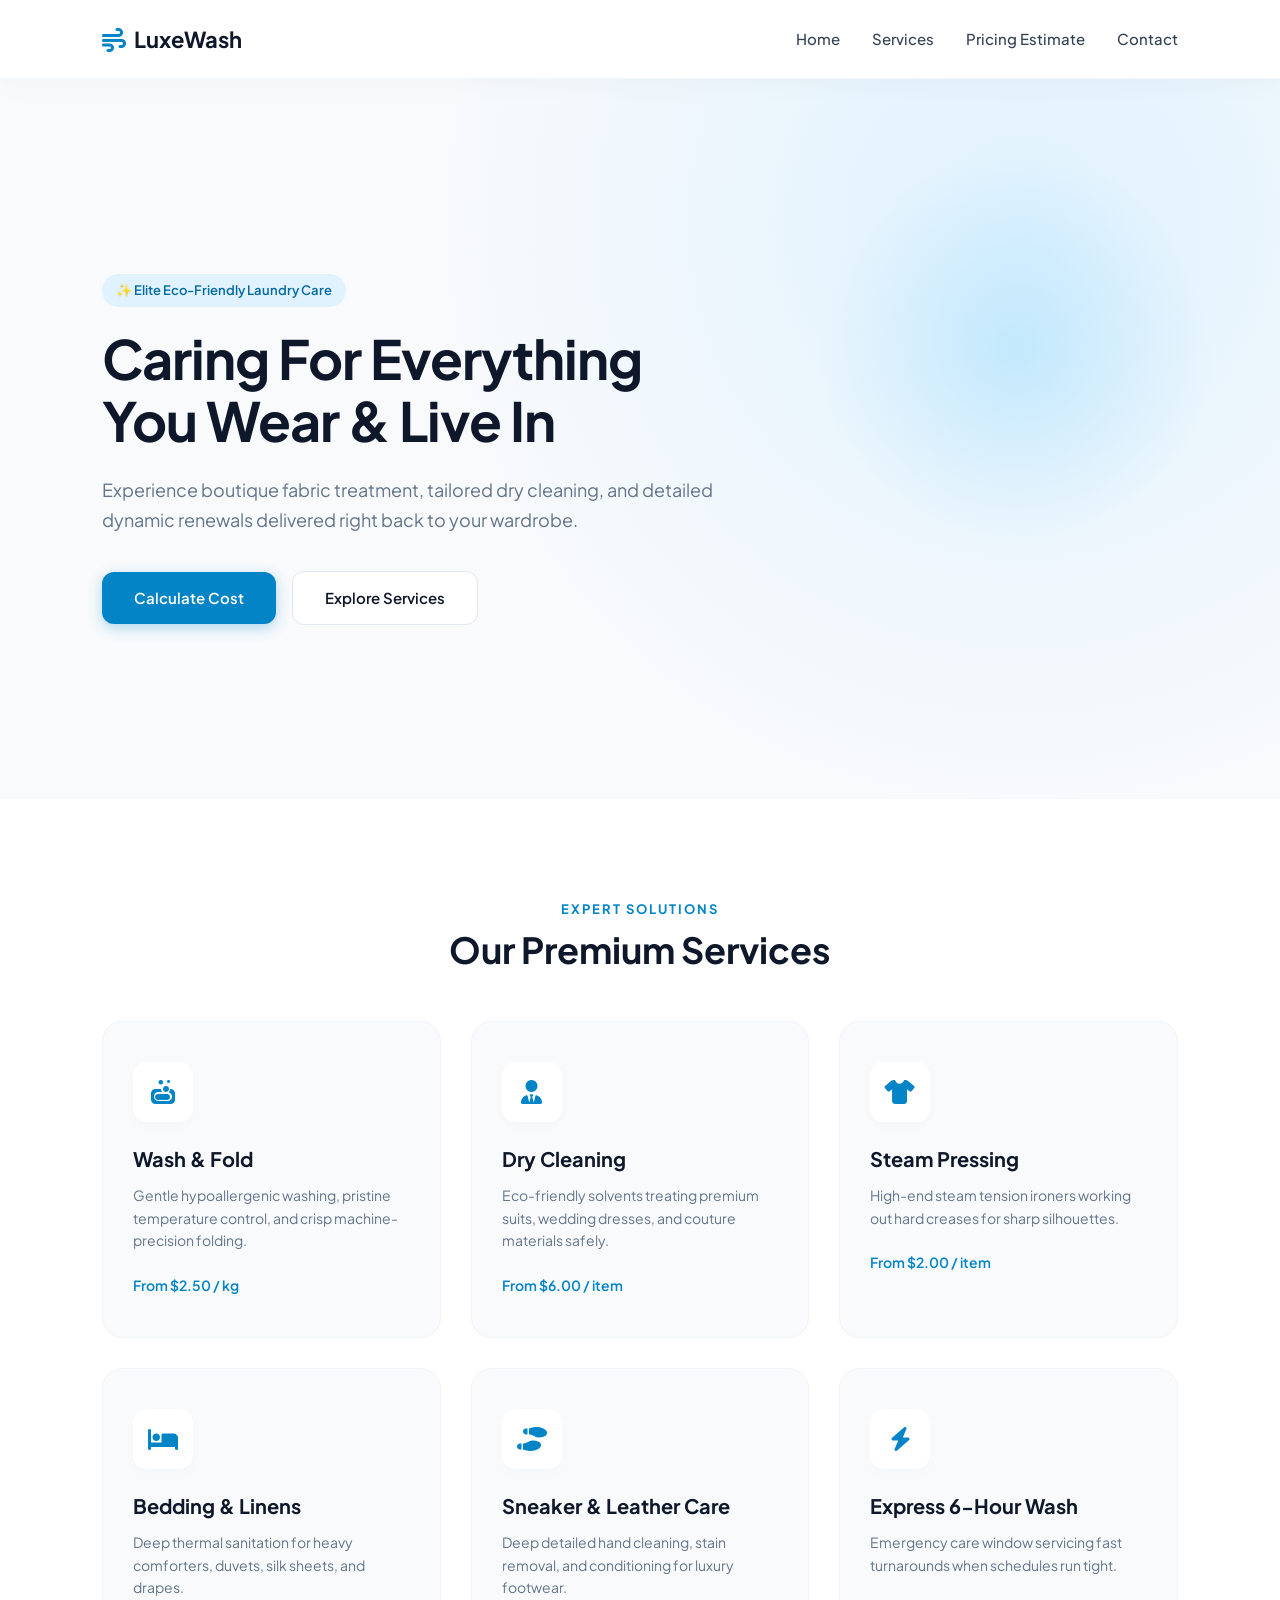
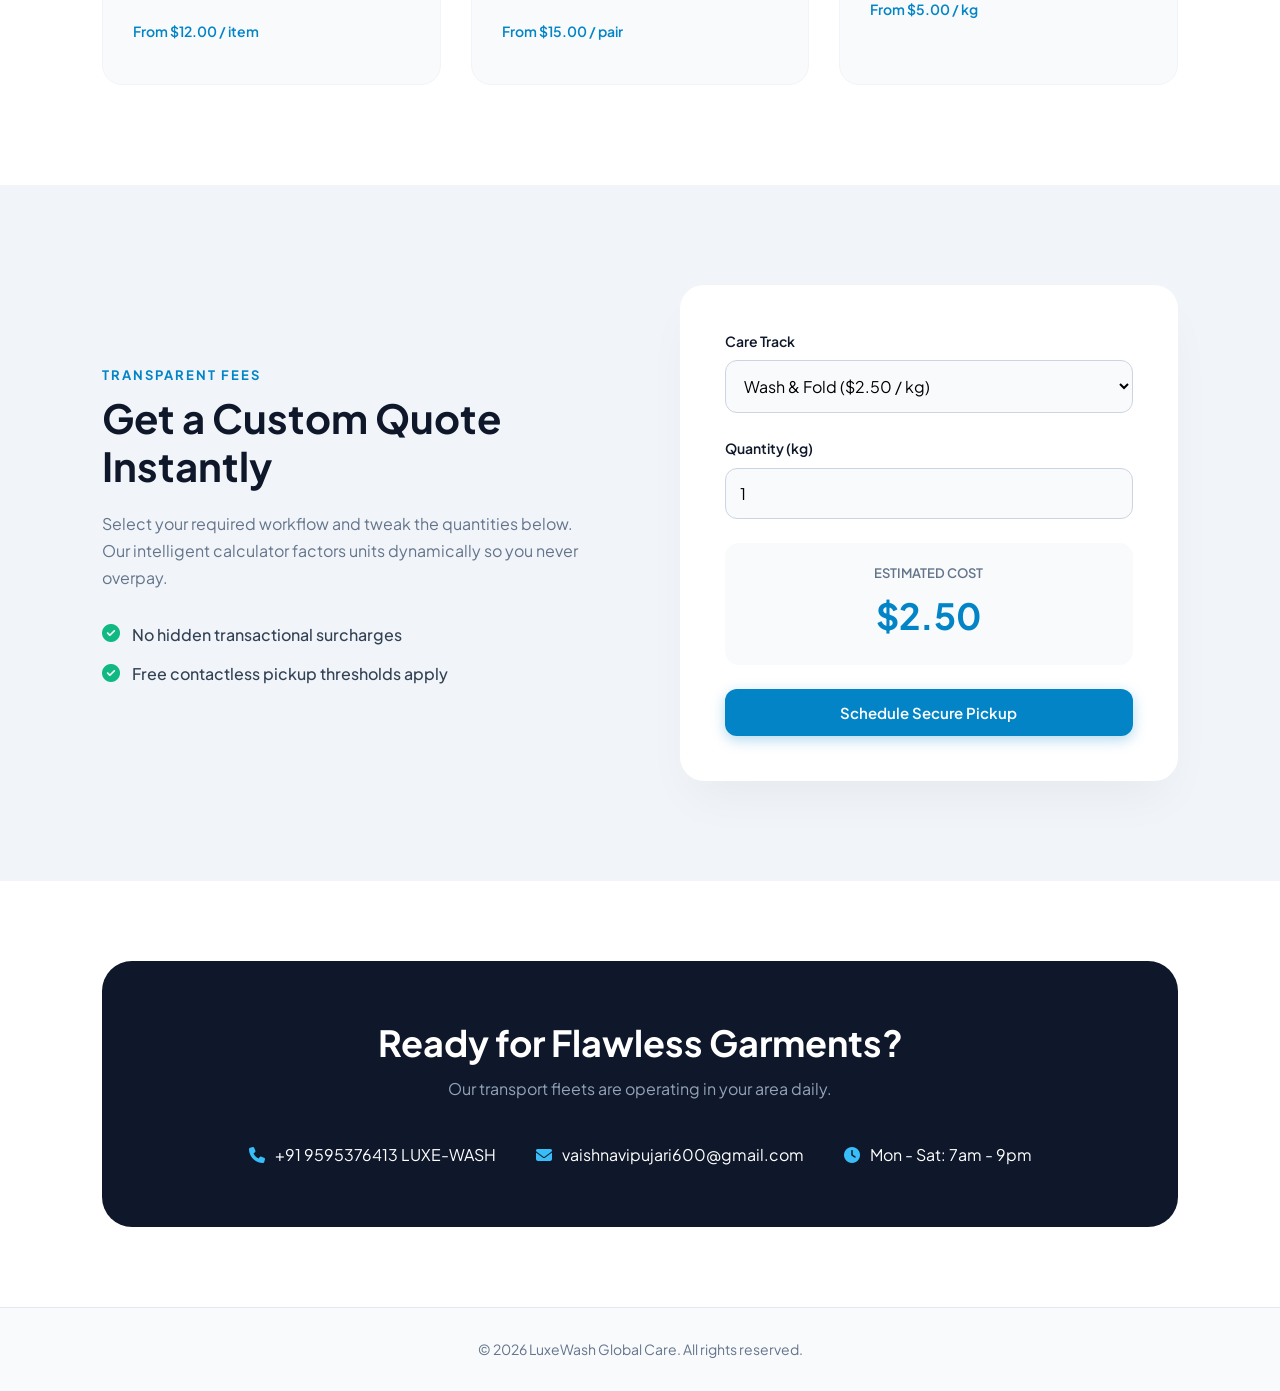
==== Assignment-4/index.html @ 43f09269 "Add Assignment-4" ====
<!DOCTYPE html>
<html lang="en">

<head>
    <meta charset="UTF-8">
    <meta name="viewport" content="width=device-width, initial-scale=1.0">

    <title>LuxeWash | Premium Garment Care</title>

    <!-- Main CSS -->
    <link rel="stylesheet" href="style.css">

    <!-- Font Awesome Icons -->
    <link
        rel="stylesheet"
        href="https://cdnjs.cloudflare.com/ajax/libs/font-awesome/6.5.2/css/all.min.css"
    >

    <!-- Google Fonts -->
    <link rel="preconnect" href="https://fonts.googleapis.com">
    <link rel="preconnect" href="https://fonts.gstatic.com" crossorigin>

    <link
        href="https://fonts.googleapis.com/css2?family=Plus+Jakarta+Sans:wght@300;400;500;600;700&display=swap"
        rel="stylesheet"
    >
</head>

<body>

    <!-- ========================================
         HEADER / NAVBAR
    ========================================= -->
    <header class="navbar">

        <!-- Logo -->
        <a href="#hero" class="logo">
            <span class="logo-icon">
                <i class="fas fa-wind"></i>
            </span>
            LuxeWash
        </a>

        <!-- Navigation -->
        <nav>
            <ul class="nav-links" id="navLinks">

                <li>
                    <a href="#hero">Home</a>
                </li>

                <li>
                    <a href="#services">Services</a>
                </li>

                <li>
                    <a href="#calculator">Pricing Estimate</a>
                </li>

                <li>
                    <a href="#contact">Contact</a>
                </li>

            </ul>
        </nav>

        <!-- Mobile Menu -->
        <button
            class="menu-toggle"
            id="mobileMenu"
            type="button"
            aria-label="Open navigation menu"
        >
            <i class="fas fa-bars"></i>
        </button>

    </header>


    <!-- ========================================
         HERO SECTION
    ========================================= -->
    <section id="hero" class="hero-section">

        <div class="hero-glow"></div>

        <div class="hero-content">

            <span class="badge">
                ✨ Elite Eco-Friendly Laundry Care
            </span>

            <h1>
                Caring For Everything
                <br>
                You Wear &amp; Live In
            </h1>

            <p>
                Experience boutique fabric treatment, tailored dry cleaning,
                and detailed dynamic renewals delivered right back to your wardrobe.
            </p>

            <div class="hero-btns">

                <a
                    href="#calculator"
                    class="btn btn-primary"
                >
                    Calculate Cost
                </a>

                <a
                    href="#services"
                    class="btn btn-secondary"
                >
                    Explore Services
                </a>

            </div>

        </div>

    </section>


    <!-- ========================================
         SERVICES SECTION
    ========================================= -->
    <section id="services" class="services-section">

        <div class="text-center">

            <span class="sub-title">
                Expert Solutions
            </span>

            <h2 class="section-title">
                Our Premium Services
            </h2>

        </div>


        <div class="services-container">

            <!-- Service 1 -->
            <div class="service-card">

                <div class="icon-wrapper">
                    <i class="fas fa-soap"></i>
                </div>

                <h3>Wash &amp; Fold</h3>

                <p>
                    Gentle hypoallergenic washing, pristine temperature control,
                    and crisp machine-precision folding.
                </p>

                <span class="price-tag">
                    From $2.50 / kg
                </span>

            </div>


            <!-- Service 2 -->
            <div class="service-card">

                <div class="icon-wrapper">
                    <i class="fas fa-user-tie"></i>
                </div>

                <h3>Dry Cleaning</h3>

                <p>
                    Eco-friendly solvents treating premium suits, wedding dresses,
                    and couture materials safely.
                </p>

                <span class="price-tag">
                    From $6.00 / item
                </span>

            </div>


            <!-- Service 3 -->
            <div class="service-card">

                <div class="icon-wrapper">
                    <i class="fas fa-shirt"></i>
                </div>

                <h3>Steam Pressing</h3>

                <p>
                    High-end steam tension ironers working out hard creases
                    for sharp silhouettes.
                </p>

                <span class="price-tag">
                    From $2.00 / item
                </span>

            </div>


            <!-- Service 4 -->
            <div class="service-card">

                <div class="icon-wrapper">
                    <i class="fas fa-bed"></i>
                </div>

                <h3>Bedding &amp; Linens</h3>

                <p>
                    Deep thermal sanitation for heavy comforters, duvets,
                    silk sheets, and drapes.
                </p>

                <span class="price-tag">
                    From $12.00 / item
                </span>

            </div>


            <!-- Service 5 -->
            <div class="service-card">

                <div class="icon-wrapper">
                    <i class="fas fa-shoe-prints"></i>
                </div>

                <h3>Sneaker &amp; Leather Care</h3>

                <p>
                    Deep detailed hand cleaning, stain removal,
                    and conditioning for luxury footwear.
                </p>

                <span class="price-tag">
                    From $15.00 / pair
                </span>

            </div>


            <!-- Service 6 -->
            <div class="service-card">

                <div class="icon-wrapper">
                    <i class="fas fa-bolt"></i>
                </div>

                <h3>Express 6-Hour Wash</h3>

                <p>
                    Emergency care window servicing fast turnarounds
                    when schedules run tight.
                </p>

                <span class="price-tag">
                    From $5.00 / kg
                </span>

            </div>

        </div>

    </section>


    <!-- ========================================
         PRICING CALCULATOR
    ========================================= -->
    <section id="calculator" class="calculator-section">

        <div class="calculator-grid">

            <!-- Calculator Information -->
            <div class="calc-info">

                <span class="sub-title">
                    Transparent Fees
                </span>

                <h2>
                    Get a Custom Quote Instantly
                </h2>

                <p>
                    Select your required workflow and tweak the quantities below.
                    Our intelligent calculator factors units dynamically so you
                    never overpay.
                </p>

                <div class="benefit-item">

                    <i class="fas fa-check-circle"></i>

                    <span>
                        No hidden transactional surcharges
                    </span>

                </div>

                <div class="benefit-item">

                    <i class="fas fa-check-circle"></i>

                    <span>
                        Free contactless pickup thresholds apply
                    </span>

                </div>

            </div>


            <!-- Calculator Card -->
            <div class="calculator-card">

                <!-- Service Selection -->
                <div class="form-group">

                    <label for="serviceType">
                        Care Track
                    </label>

                    <select id="serviceType">

                        <option
                            value="2.50"
                            data-unit="kg"
                        >
                            Wash &amp; Fold ($2.50 / kg)
                        </option>

                        <option
                            value="6.00"
                            data-unit="item"
                        >
                            Dry Cleaning ($6.00 / item)
                        </option>

                        <option
                            value="2.00"
                            data-unit="item"
                        >
                            Steam Pressing ($2.00 / item)
                        </option>

                        <option
                            value="12.00"
                            data-unit="item"
                        >
                            Bedding &amp; Linens ($12.00 / item)
                        </option>

                        <option
                            value="15.00"
                            data-unit="pair"
                        >
                            Sneaker &amp; Leather ($15.00 / pair)
                        </option>

                        <option
                            value="5.00"
                            data-unit="kg"
                        >
                            Express 6-Hour Wash ($5.00 / kg)
                        </option>

                    </select>

                </div>


                <!-- Quantity -->
                <div class="form-group">

                    <label
                        for="quantity"
                        id="unitLabel"
                    >
                        Quantity (kg)
                    </label>

                    <input
                        type="number"
                        id="quantity"
                        min="1"
                        value="1"
                        step="1"
                    >

                </div>


                <!-- Price -->
                <div class="price-display">

                    <p>
                        Estimated Cost
                    </p>

                    <h3 id="totalPrice">
                        $2.50
                    </h3>

                </div>


                <!-- Booking Button -->
                <button
                    class="btn btn-primary btn-full"
                    id="bookBtn"
                    type="button"
                >
                    Schedule Secure Pickup
                </button>

            </div>

        </div>

    </section>


    <!-- ========================================
         CONTACT SECTION
    ========================================= -->
    <section id="contact" class="contact-section">

        <div class="contact-card">

            <h2>
                Ready for Flawless Garments?
            </h2>

            <p>
                Our transport fleets are operating in your area daily.
            </p>


            <div class="contact-grid">

                <div class="c-method">

                    <i class="fas fa-phone"></i>

                    <span>
                        +91 9595376413 LUXE-WASH
                    </span>

                </div>


                <div class="c-method">

                    <i class="fas fa-envelope"></i>

                    <span>
                        vaishnavipujari600@gmail.com
                    </span>

                </div>


                <div class="c-method">

                    <i class="fas fa-clock"></i>

                    <span>
                        Mon - Sat: 7am - 9pm
                    </span>

                </div>

            </div>

        </div>

    </section>


    <!-- ========================================
         FOOTER
    ========================================= -->
    <footer>

        <p>
            &copy; 2026 LuxeWash Global Care.
            All rights reserved.
        </p>

    </footer>


    <!-- JavaScript -->
    <script src="script.js"></script>

</body>

</html>
---- Assignment-4/style.css ----
/* ================================
   SOPHISTICATED VARIABLES
================================ */
:root {
    --primary: #0284c7;
    --primary-hover: #0369a1;
    --accent: #38bdf8;
    --dark-bg: #0f172a;
    --card-bg: #ffffff;
    --bg-light: #f8fafc;
    --text-main: #334155;
    --text-muted: #64748b;
    --glass-border: rgba(255, 255, 255, 0.2);
}

/* ================================
   RESET
================================ */
* {
    margin: 0;
    padding: 0;
    box-sizing: border-box;
    font-family: "Plus Jakarta Sans", sans-serif;
    scroll-behavior: smooth;
}

html {
    scroll-behavior: smooth;
}

body {
    background-color: var(--bg-light);
    color: var(--text-main);
    line-height: 1.6;
    overflow-x: hidden;
}

img {
    max-width: 100%;
    display: block;
}

button,
input,
select {
    font-family: inherit;
}

.text-center {
    text-align: center;
}

/* ================================
   NAVBAR
================================ */
.navbar {
    width: 100%;
    display: flex;
    justify-content: space-between;
    align-items: center;

    padding: 20px 8%;

    background: rgba(255, 255, 255, 0.9);
    backdrop-filter: blur(12px);
    -webkit-backdrop-filter: blur(12px);

    box-shadow: 0 4px 30px rgba(0, 0, 0, 0.03);
    border-bottom: 1px solid rgba(241, 245, 249, 0.8);

    position: sticky;
    top: 0;
    z-index: 1000;
}

/* Logo */
.logo {
    font-size: 22px;
    font-weight: 700;
    color: var(--dark-bg);

    display: flex;
    align-items: center;
    gap: 8px;

    text-decoration: none;
}

.logo-icon {
    color: var(--primary);
    font-size: 24px;
}

/* Navigation Links */
.nav-links {
    display: flex;
    align-items: center;
    list-style: none;
    gap: 32px;
}

.nav-links a {
    text-decoration: none;
    color: var(--text-main);
    font-weight: 500;
    font-size: 15px;
    transition: color 0.25s ease;
}

.nav-links a:hover {
    color: var(--primary);
}

/* Mobile Menu Button */
.menu-toggle {
    display: none;
    font-size: 22px;
    cursor: pointer;
    color: var(--dark-bg);
    background: transparent;
    border: none;
}

/* ================================
   HERO SECTION
================================ */
.hero-section {
    position: relative;

    background:
        radial-gradient(
            circle at 80% 20%,
            #e0f2fe 0%,
            #f8fafc 50%
        );

    padding: 120px 8% 100px;

    min-height: 80vh;

    display: flex;
    align-items: center;

    overflow: hidden;
}

.hero-glow {
    position: absolute;

    width: 400px;
    height: 400px;

    background:
        radial-gradient(
            circle,
            rgba(56, 189, 248, 0.2) 0%,
            rgba(255, 255, 255, 0) 70%
        );

    top: 10%;
    right: 5%;

    z-index: 1;

    pointer-events: none;
}

.hero-content {
    max-width: 650px;
    position: relative;
    z-index: 2;
}

/* Badge */
.badge {
    background: #e0f2fe;
    color: #0369a1;

    padding: 6px 14px;

    border-radius: 30px;

    font-size: 13px;
    font-weight: 600;

    display: inline-block;

    margin-bottom: 20px;
}

/* Hero Heading */
.hero-content h1 {
    font-size: 54px;
    line-height: 1.15;
    font-weight: 700;

    color: var(--dark-bg);

    margin-bottom: 24px;

    letter-spacing: -1px;
}

.hero-content p {
    font-size: 18px;
    color: var(--text-muted);

    margin-bottom: 35px;

    line-height: 1.7;
}

/* ================================
   BUTTONS
================================ */
.hero-btns {
    display: flex;
    align-items: center;
    gap: 16px;
    flex-wrap: wrap;
}

.btn {
    padding: 14px 32px;

    border-radius: 12px;

    font-size: 15px;
    font-weight: 600;

    text-decoration: none;

    transition: all 0.3s ease;

    cursor: pointer;

    border: none;

    display: inline-block;

    text-align: center;
}

.btn-primary {
    background-color: var(--primary);
    color: #ffffff;

    box-shadow:
        0 4px 14px rgba(2, 132, 199, 0.3);
}

.btn-primary:hover {
    background-color: var(--primary-hover);

    transform: translateY(-2px);

    box-shadow:
        0 6px 20px rgba(2, 132, 199, 0.4);
}

.btn-secondary {
    background-color: #ffffff;
    color: var(--dark-bg);

    border: 1px solid #e2e8f0;
}

.btn-secondary:hover {
    background-color: #f1f5f9;

    transform: translateY(-2px);
}

.btn-full {
    width: 100%;
    text-align: center;
}

/* ================================
   COMMON SECTION STYLES
================================ */
.sub-title {
    color: var(--primary);

    text-transform: uppercase;

    font-weight: 700;

    font-size: 13px;

    letter-spacing: 2px;

    display: block;

    margin-bottom: 8px;
}

.section-title {
    font-size: 36px;

    font-weight: 700;

    color: var(--dark-bg);

    margin-bottom: 50px;

    line-height: 1.2;
}

/* ================================
   SERVICES SECTION
================================ */
.services-section {
    padding: 100px 8%;
    background-color: #ffffff;
}

.services-container {
    display: grid;

    grid-template-columns:
        repeat(auto-fit, minmax(280px, 1fr));

    gap: 30px;
}

.service-card {
    background: var(--bg-light);

    border: 1px solid #f1f5f9;

    padding: 40px 30px;

    border-radius: 20px;

    transition: all 0.35s ease;

    position: relative;
}

.service-card:hover {
    transform: translateY(-8px);

    background: #ffffff;

    box-shadow:
        0 20px 40px rgba(15, 23, 42, 0.06);

    border-color: #e2e8f0;
}

/* Service Icon */
.icon-wrapper {
    width: 60px;
    height: 60px;

    background: #ffffff;

    border-radius: 14px;

    display: flex;
    align-items: center;
    justify-content: center;

    color: var(--primary);

    font-size: 24px;

    box-shadow:
        0 4px 12px rgba(0, 0, 0, 0.02);

    margin-bottom: 24px;

    transition: all 0.3s ease;
}

.service-card:hover .icon-wrapper {
    background: var(--primary);
    color: #ffffff;
}

.service-card h3 {
    font-size: 20px;

    margin-bottom: 12px;

    color: var(--dark-bg);

    line-height: 1.3;
}

.service-card p {
    color: var(--text-muted);

    font-size: 14px;

    margin-bottom: 20px;

    line-height: 1.6;
}

.price-tag {
    font-size: 14px;

    font-weight: 600;

    color: var(--primary);
}

/* ================================
   CALCULATOR SECTION
================================ */
.calculator-section {
    padding: 100px 8%;

    background: #f1f5f9;
}

.calculator-grid {
    display: grid;

    grid-template-columns: 1fr 1fr;

    gap: 80px;

    align-items: center;
}

/* Calculator Information */
.calc-info h2 {
    font-size: 40px;

    font-weight: 700;

    color: var(--dark-bg);

    margin-bottom: 20px;

    line-height: 1.2;
}

.calc-info p {
    color: var(--text-muted);

    margin-bottom: 30px;

    line-height: 1.7;
}

/* Benefits */
.benefit-item {
    display: flex;

    align-items: center;

    gap: 12px;

    margin-bottom: 14px;

    font-weight: 500;
}

.benefit-item i {
    color: #10b981;

    font-size: 18px;
}

/* Calculator Card */
.calculator-card {
    background: #ffffff;

    padding: 45px;

    border-radius: 24px;

    box-shadow:
        0 25px 50px -12px rgba(0, 0, 0, 0.05);
}

/* Form */
.form-group {
    margin-bottom: 24px;
}

.form-group label {
    display: block;

    margin-bottom: 8px;

    font-weight: 600;

    font-size: 14px;

    color: var(--dark-bg);
}

.form-group select,
.form-group input {
    width: 100%;

    padding: 14px;

    border: 1px solid #cbd5e1;

    border-radius: 12px;

    font-size: 16px;

    background-color: var(--bg-light);

    outline: none;

    transition:
        border-color 0.2s ease,
        box-shadow 0.2s ease;
}

.form-group select:focus,
.form-group input:focus {
    border-color: var(--primary);

    box-shadow:
        0 0 0 3px rgba(2, 132, 199, 0.1);
}

/* Price Display */
.price-display {
    text-align: center;

    background: #f8fafc;

    padding: 20px;

    border-radius: 14px;

    margin-bottom: 24px;
}

.price-display p {
    font-size: 13px;

    text-transform: uppercase;

    font-weight: 600;

    color: var(--text-muted);

    margin-bottom: 4px;
}

.price-display h3 {
    font-size: 36px;

    color: var(--primary);

    font-weight: 700;
}

/* ================================
   CONTACT / CTA
================================ */
.contact-section {
    padding: 80px 8%;

    background: #ffffff;
}

.contact-card {
    background: var(--dark-bg);

    color: #ffffff;

    padding: 60px;

    border-radius: 30px;

    text-align: center;

    position: relative;

    overflow: hidden;
}

.contact-card h2 {
    font-size: 36px;

    margin-bottom: 12px;

    line-height: 1.2;
}

.contact-card p {
    color: #94a3b8;

    margin-bottom: 40px;
}

.contact-grid {
    display: flex;

    justify-content: center;

    gap: 40px;

    flex-wrap: wrap;
}

.c-method {
    display: flex;

    align-items: center;

    gap: 10px;

    font-size: 16px;
}

.c-method i {
    color: var(--accent);
}

/* ================================
   FOOTER
================================ */
footer {
    text-align: center;

    padding: 30px;

    background: var(--bg-light);

    border-top: 1px solid #e2e8f0;

    font-size: 14px;

    color: var(--text-muted);
}

/* ================================
   TABLET
================================ */
@media (max-width: 992px) {

    .navbar {
        padding: 18px 6%;
    }

    .hero-section {
        padding: 90px 6%;
    }

    .services-section,
    .calculator-section,
    .contact-section {
        padding-left: 6%;
        padding-right: 6%;
    }

    .calculator-grid {
        grid-template-columns: 1fr;

        gap: 50px;
    }

    .calc-info {
        text-align: center;
    }

    .benefit-item {
        justify-content: center;
    }

    .services-container {
        grid-template-columns:
            repeat(2, minmax(0, 1fr));
    }
}

/* ================================
   MOBILE
================================ */
@media (max-width: 768px) {

    /* Navbar */
    .navbar {
        padding: 16px 5%;
    }

    .nav-links {
        display: none;

        position: absolute;

        top: 100%;
        left: 0;

        width: 100%;

        flex-direction: column;

        align-items: flex-start;

        background: #ffffff;

        padding: 20px 5%;

        gap: 20px;

        box-shadow:
            0 10px 15px rgba(0, 0, 0, 0.05);
    }

    .nav-links.active {
        display: flex;
    }

    .menu-toggle {
        display: block;
    }

    /* Hero */
    .hero-section {
        padding: 80px 5%;

        min-height: auto;

        text-align: center;
    }

    .hero-content {
        width: 100%;
    }

    .hero-content h1 {
        font-size: 38px;

        letter-spacing: -0.5px;
    }

    .hero-content p {
        font-size: 16px;
    }

    .hero-btns {
        justify-content: center;
    }

    .btn {
        padding: 13px 24px;
    }

    /* Sections */
    .services-section,
    .calculator-section,
    .contact-section {
        padding: 70px 5%;
    }

    .section-title {
        font-size: 30px;

        margin-bottom: 35px;
    }

    /* Services */
    .services-container {
        grid-template-columns: 1fr;

        gap: 20px;
    }

    .service-card {
        padding: 30px 25px;
    }

    /* Calculator */
    .calculator-card {
        padding: 30px 22px;
    }

    .calc-info h2 {
        font-size: 32px;
    }

    /* Contact */
    .contact-card {
        padding: 45px 25px;

        border-radius: 22px;
    }

    .contact-card h2 {
        font-size: 30px;
    }

    .contact-grid {
        flex-direction: column;

        gap: 20px;

        align-items: center;
    }
}

/* ================================
   SMALL MOBILE
================================ */
@media (max-width: 480px) {

    .logo {
        font-size: 19px;
    }

    .logo-icon {
        font-size: 21px;
    }

    .hero-content h1 {
        font-size: 32px;
    }

    .hero-content p {
        font-size: 15px;
    }

    .hero-btns {
        flex-direction: column;

        width: 100%;
    }

    .hero-btns .btn {
        width: 100%;
    }

    .section-title {
        font-size: 27px;
    }

    .calc-info h2 {
        font-size: 28px;
    }

    .calculator-card {
        padding: 25px 18px;
    }

    .contact-card {
        padding: 40px 20px;
    }

    .contact-card h2 {
        font-size: 27px;
    }

    .price-display h3 {
        font-size: 32px;
    }
}
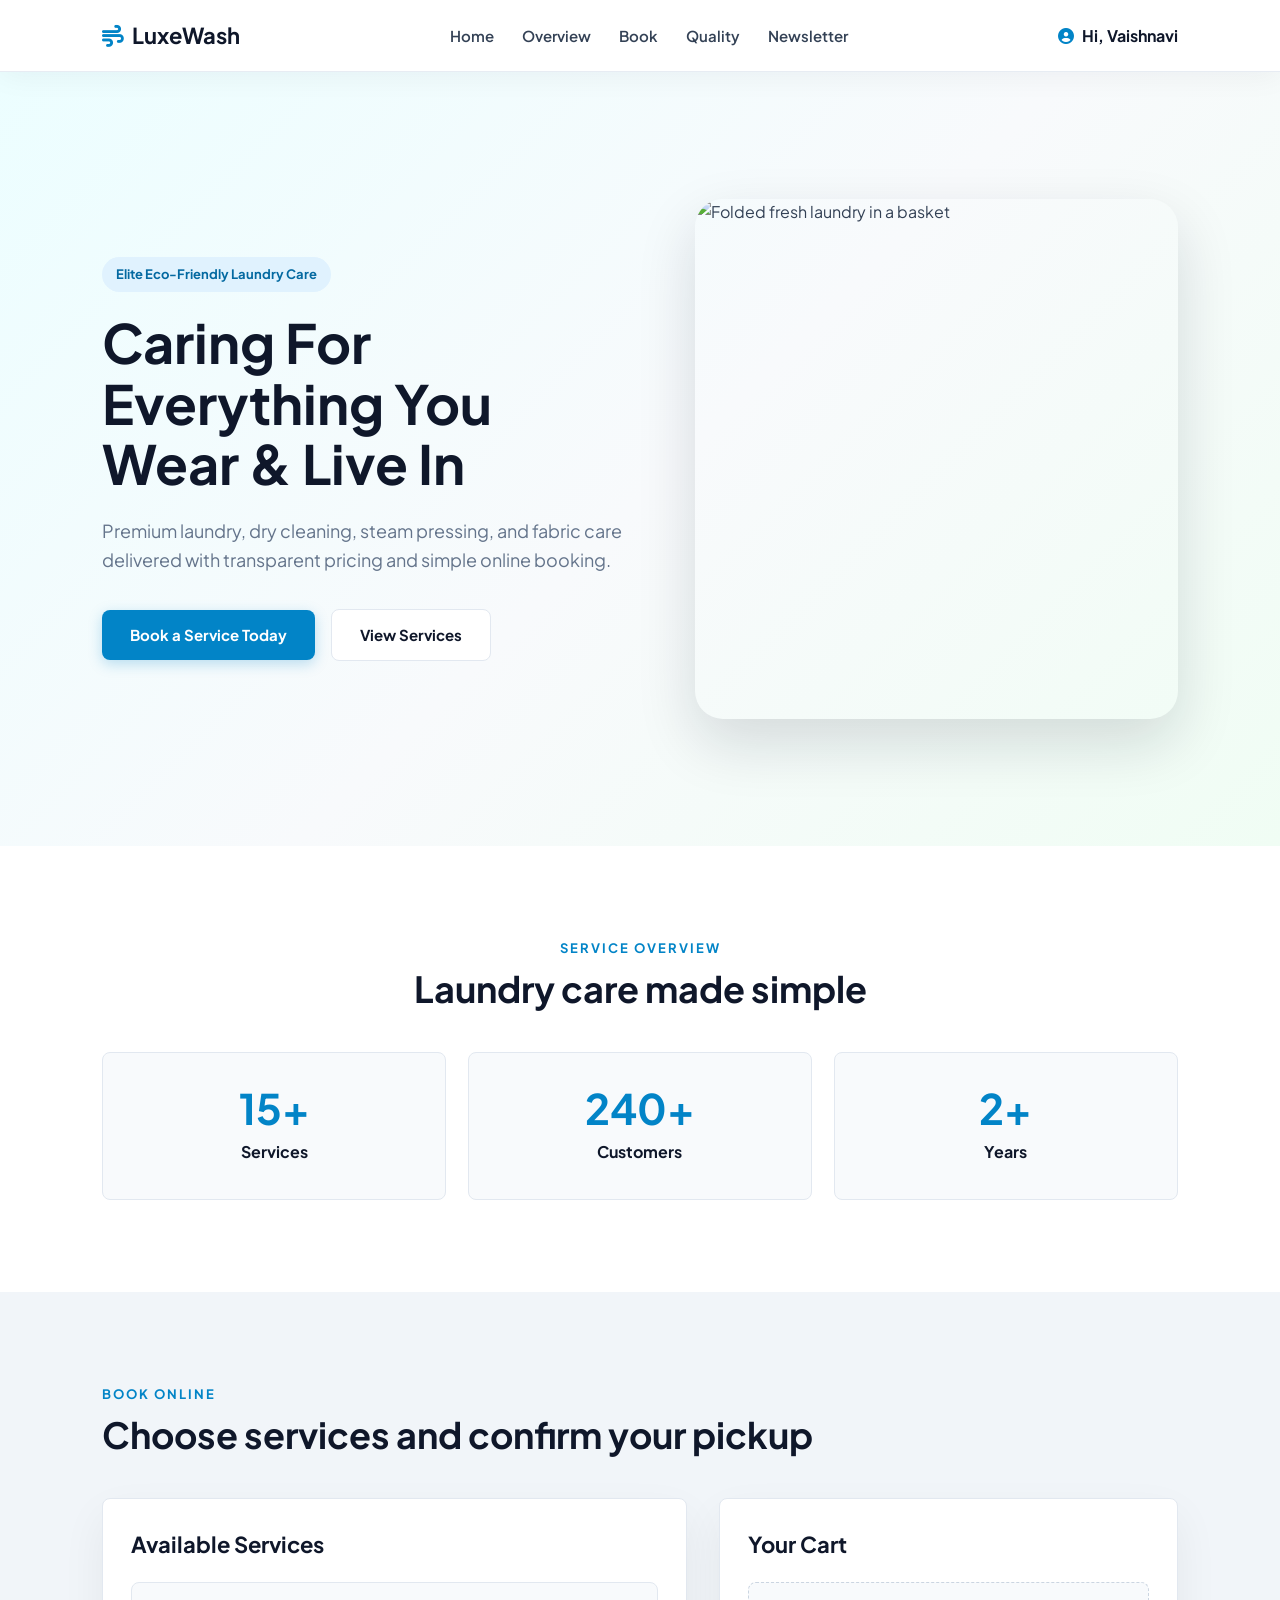
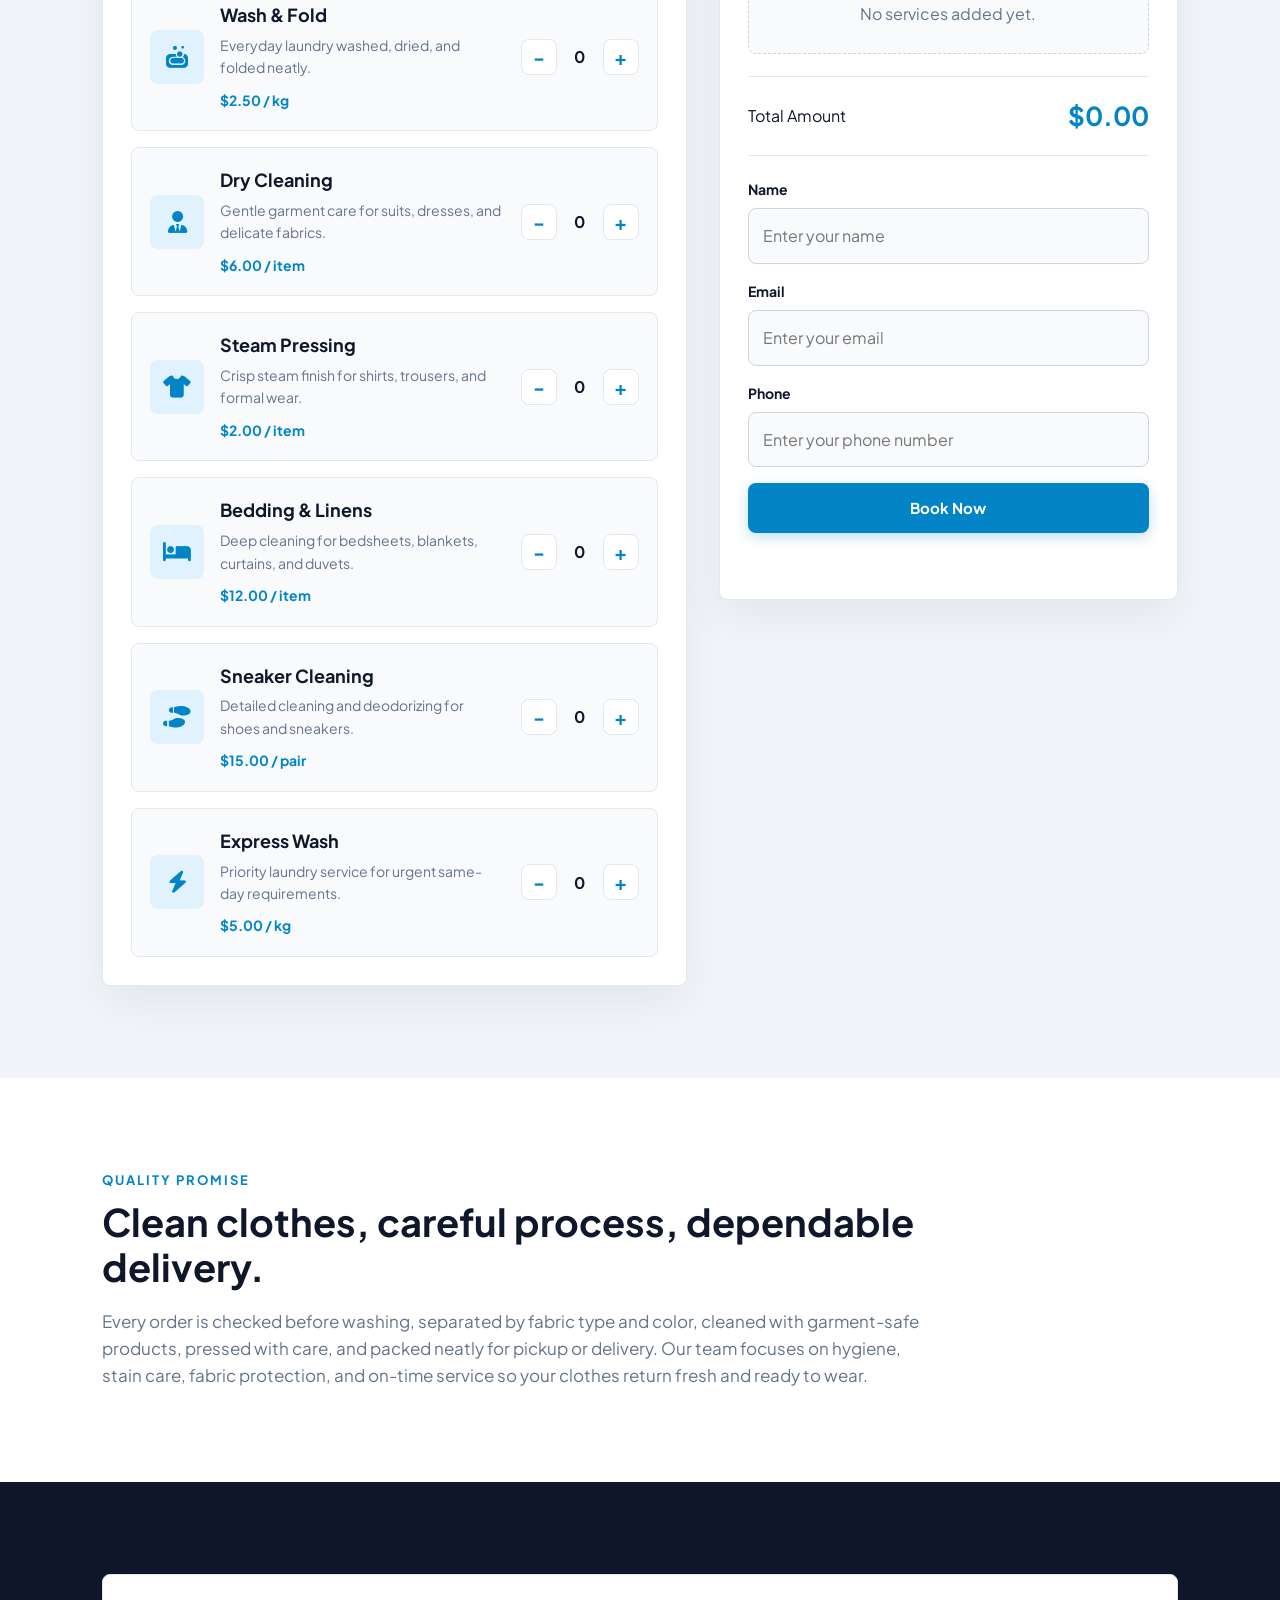
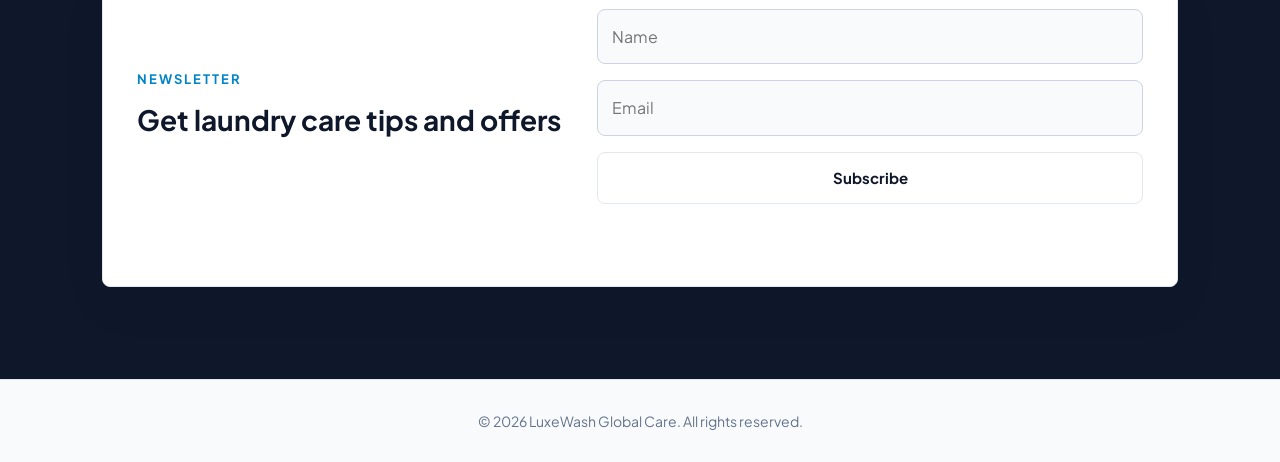
==== commit e7c006b4: "Update Assignment 4 website" ====
--- a/Assignment-4/index.html
+++ b/Assignment-4/index.html
@@ -1,509 +1,174 @@
-<!DOCTYPE html>
+﻿<!DOCTYPE html>
 <html lang="en">
 
 <head>
     <meta charset="UTF-8">
     <meta name="viewport" content="width=device-width, initial-scale=1.0">
-
-    <title>LuxeWash | Premium Garment Care</title>
-
-    <!-- Main CSS -->
+    <title>LuxeWash | Laundry Service Booking</title>
     <link rel="stylesheet" href="style.css">
-
-    <!-- Font Awesome Icons -->
-    <link
-        rel="stylesheet"
-        href="https://cdnjs.cloudflare.com/ajax/libs/font-awesome/6.5.2/css/all.min.css"
-    >
-
-    <!-- Google Fonts -->
+    <link rel="stylesheet" href="https://cdnjs.cloudflare.com/ajax/libs/font-awesome/6.5.2/css/all.min.css">
     <link rel="preconnect" href="https://fonts.googleapis.com">
     <link rel="preconnect" href="https://fonts.gstatic.com" crossorigin>
-
-    <link
-        href="https://fonts.googleapis.com/css2?family=Plus+Jakarta+Sans:wght@300;400;500;600;700&display=swap"
-        rel="stylesheet"
-    >
+    <link href="https://fonts.googleapis.com/css2?family=Plus+Jakarta+Sans:wght@300;400;500;600;700&display=swap" rel="stylesheet">
+    <script src="https://cdn.jsdelivr.net/npm/@emailjs/browser@4/dist/email.min.js"></script>
 </head>
 
 <body>
-
-    <!-- ========================================
-         HEADER / NAVBAR
-    ========================================= -->
     <header class="navbar">
-
-        <!-- Logo -->
         <a href="#hero" class="logo">
-            <span class="logo-icon">
-                <i class="fas fa-wind"></i>
-            </span>
+            <span class="logo-icon"><i class="fas fa-wind"></i></span>
             LuxeWash
         </a>
 
-        <!-- Navigation -->
         <nav>
             <ul class="nav-links" id="navLinks">
-
-                <li>
-                    <a href="#hero">Home</a>
-                </li>
-
-                <li>
-                    <a href="#services">Services</a>
-                </li>
-
-                <li>
-                    <a href="#calculator">Pricing Estimate</a>
-                </li>
-
-                <li>
-                    <a href="#contact">Contact</a>
-                </li>
-
+                <li><a href="#hero">Home</a></li>
+                <li><a href="#overview">Overview</a></li>
+                <li><a href="#booking">Book</a></li>
+                <li><a href="#quality">Quality</a></li>
+                <li><a href="#newsletter">Newsletter</a></li>
             </ul>
         </nav>
 
-        <!-- Mobile Menu -->
-        <button
-            class="menu-toggle"
-            id="mobileMenu"
-            type="button"
-            aria-label="Open navigation menu"
-        >
+        <div class="nav-user">
+            <i class="fas fa-user-circle"></i>
+            <span id="navbarUsername">Hi, Vaishnavi</span>
+        </div>
+
+        <button class="menu-toggle" id="mobileMenu" type="button" aria-label="Open navigation menu">
             <i class="fas fa-bars"></i>
         </button>
-
     </header>
 
-
-    <!-- ========================================
-         HERO SECTION
-    ========================================= -->
-    <section id="hero" class="hero-section">
-
-        <div class="hero-glow"></div>
-
-        <div class="hero-content">
-
-            <span class="badge">
-                ✨ Elite Eco-Friendly Laundry Care
-            </span>
-
-            <h1>
-                Caring For Everything
-                <br>
-                You Wear &amp; Live In
-            </h1>
-
-            <p>
-                Experience boutique fabric treatment, tailored dry cleaning,
-                and detailed dynamic renewals delivered right back to your wardrobe.
-            </p>
-
-            <div class="hero-btns">
-
-                <a
-                    href="#calculator"
-                    class="btn btn-primary"
-                >
-                    Calculate Cost
-                </a>
-
-                <a
-                    href="#services"
-                    class="btn btn-secondary"
-                >
-                    Explore Services
-                </a>
-
+    <main>
+        <section id="hero" class="hero-section">
+            <div class="hero-content">
+                <span class="badge">Elite Eco-Friendly Laundry Care</span>
+                <h1>Caring For Everything You Wear &amp; Live In</h1>
+                <p>
+                    Premium laundry, dry cleaning, steam pressing, and fabric care delivered
+                    with transparent pricing and simple online booking.
+                </p>
+                <div class="hero-btns">
+                    <a href="#booking" class="btn btn-primary" id="bookServiceBtn">Book a Service Today</a>
+                    <a href="#overview" class="btn btn-secondary">View Services</a>
+                </div>
             </div>
 
-        </div>
+            <div class="hero-image-wrap">
+                <img
+                    src="https://images.unsplash.com/photo-1517677208171-0bc6725a3e60?auto=format&fit=crop&w=900&q=80"
+                    alt="Folded fresh laundry in a basket"
+                    class="hero-image"
+                >
+            </div>
+        </section>
 
-    </section>
+        <section id="overview" class="overview-section">
+            <div class="text-center">
+                <span class="sub-title">Service Overview</span>
+                <h2 class="section-title">Laundry care made simple</h2>
+            </div>
 
+            <div class="stats-grid">
+                <div class="stat-card">
+                    <strong>15+</strong>
+                    <span>Services</span>
+                </div>
+                <div class="stat-card">
+                    <strong>240+</strong>
+                    <span>Customers</span>
+                </div>
+                <div class="stat-card">
+                    <strong>2+</strong>
+                    <span>Years</span>
+                </div>
+            </div>
+        </section>
 
-    <!-- ========================================
-         SERVICES SECTION
-    ========================================= -->
-    <section id="services" class="services-section">
+        <section id="booking" class="booking-section">
+            <div class="booking-header">
+                <span class="sub-title">Book Online</span>
+                <h2 class="section-title">Choose services and confirm your pickup</h2>
+            </div>
 
-        <div class="text-center">
-
-            <span class="sub-title">
-                Expert Solutions
-            </span>
-
-            <h2 class="section-title">
-                Our Premium Services
-            </h2>
-
-        </div>
-
-
-        <div class="services-container">
-
-            <!-- Service 1 -->
-            <div class="service-card">
-
-                <div class="icon-wrapper">
-                    <i class="fas fa-soap"></i>
+            <div class="booking-grid">
+                <div class="service-list-panel">
+                    <h3>Available Services</h3>
+                    <div class="service-list" id="serviceList"></div>
                 </div>
 
-                <h3>Wash &amp; Fold</h3>
+                <div class="cart-panel">
+                    <h3>Your Cart</h3>
+                    <div class="cart-items" id="cartItems">
+                        <p class="empty-cart">No services added yet.</p>
+                    </div>
 
+                    <div class="cart-total">
+                        <span>Total Amount</span>
+                        <strong id="cartTotal">$0.00</strong>
+                    </div>
+
+                    <form class="booking-form" id="bookingForm">
+                        <div class="form-group">
+                            <label for="customerName">Name</label>
+                            <input type="text" id="customerName" name="customerName" placeholder="Enter your name" required>
+                        </div>
+
+                        <div class="form-group">
+                            <label for="customerEmail">Email</label>
+                            <input type="email" id="customerEmail" name="customerEmail" placeholder="Enter your email" required>
+                        </div>
+
+                        <div class="form-group">
+                            <label for="customerPhone">Phone</label>
+                            <input type="tel" id="customerPhone" name="customerPhone" placeholder="Enter your phone number" required>
+                        </div>
+
+                        <button class="btn btn-primary btn-full" type="submit">Book Now</button>
+                    </form>
+
+                    <p class="form-message" id="bookingMessage" aria-live="polite"></p>
+                </div>
+            </div>
+        </section>
+
+        <section id="quality" class="quality-section">
+            <div class="quality-content">
+                <span class="sub-title">Quality Promise</span>
+                <h2>Clean clothes, careful process, dependable delivery.</h2>
                 <p>
-                    Gentle hypoallergenic washing, pristine temperature control,
-                    and crisp machine-precision folding.
+                    Every order is checked before washing, separated by fabric type and color,
+                    cleaned with garment-safe products, pressed with care, and packed neatly
+                    for pickup or delivery. Our team focuses on hygiene, stain care, fabric
+                    protection, and on-time service so your clothes return fresh and ready to wear.
                 </p>
+            </div>
+        </section>
 
-                <span class="price-tag">
-                    From $2.50 / kg
-                </span>
-
-            </div>
-
-
-            <!-- Service 2 -->
-            <div class="service-card">
-
-                <div class="icon-wrapper">
-                    <i class="fas fa-user-tie"></i>
+        <section id="newsletter" class="newsletter-section">
+            <div class="newsletter-card">
+                <div>
+                    <span class="sub-title">Newsletter</span>
+                    <h2>Get laundry care tips and offers</h2>
                 </div>
 
-                <h3>Dry Cleaning</h3>
+                <form class="newsletter-form" id="newsletterForm">
+                    <input type="text" id="subscriberName" placeholder="Name" required>
+                    <input type="email" id="subscriberEmail" placeholder="Email" required>
+                    <button class="btn btn-secondary" type="submit">Subscribe</button>
+                </form>
 
-                <p>
-                    Eco-friendly solvents treating premium suits, wedding dresses,
-                    and couture materials safely.
-                </p>
+                <p class="form-message" id="newsletterMessage" aria-live="polite"></p>
+            </div>
+        </section>
+    </main>
 
-                <span class="price-tag">
-                    From $6.00 / item
-                </span>
-
-            </div>
-
-
-            <!-- Service 3 -->
-            <div class="service-card">
-
-                <div class="icon-wrapper">
-                    <i class="fas fa-shirt"></i>
-                </div>
-
-                <h3>Steam Pressing</h3>
-
-                <p>
-                    High-end steam tension ironers working out hard creases
-                    for sharp silhouettes.
-                </p>
-
-                <span class="price-tag">
-                    From $2.00 / item
-                </span>
-
-            </div>
-
-
-            <!-- Service 4 -->
-            <div class="service-card">
-
-                <div class="icon-wrapper">
-                    <i class="fas fa-bed"></i>
-                </div>
-
-                <h3>Bedding &amp; Linens</h3>
-
-                <p>
-                    Deep thermal sanitation for heavy comforters, duvets,
-                    silk sheets, and drapes.
-                </p>
-
-                <span class="price-tag">
-                    From $12.00 / item
-                </span>
-
-            </div>
-
-
-            <!-- Service 5 -->
-            <div class="service-card">
-
-                <div class="icon-wrapper">
-                    <i class="fas fa-shoe-prints"></i>
-                </div>
-
-                <h3>Sneaker &amp; Leather Care</h3>
-
-                <p>
-                    Deep detailed hand cleaning, stain removal,
-                    and conditioning for luxury footwear.
-                </p>
-
-                <span class="price-tag">
-                    From $15.00 / pair
-                </span>
-
-            </div>
-
-
-            <!-- Service 6 -->
-            <div class="service-card">
-
-                <div class="icon-wrapper">
-                    <i class="fas fa-bolt"></i>
-                </div>
-
-                <h3>Express 6-Hour Wash</h3>
-
-                <p>
-                    Emergency care window servicing fast turnarounds
-                    when schedules run tight.
-                </p>
-
-                <span class="price-tag">
-                    From $5.00 / kg
-                </span>
-
-            </div>
-
-        </div>
-
-    </section>
-
-
-    <!-- ========================================
-         PRICING CALCULATOR
-    ========================================= -->
-    <section id="calculator" class="calculator-section">
-
-        <div class="calculator-grid">
-
-            <!-- Calculator Information -->
-            <div class="calc-info">
-
-                <span class="sub-title">
-                    Transparent Fees
-                </span>
-
-                <h2>
-                    Get a Custom Quote Instantly
-                </h2>
-
-                <p>
-                    Select your required workflow and tweak the quantities below.
-                    Our intelligent calculator factors units dynamically so you
-                    never overpay.
-                </p>
-
-                <div class="benefit-item">
-
-                    <i class="fas fa-check-circle"></i>
-
-                    <span>
-                        No hidden transactional surcharges
-                    </span>
-
-                </div>
-
-                <div class="benefit-item">
-
-                    <i class="fas fa-check-circle"></i>
-
-                    <span>
-                        Free contactless pickup thresholds apply
-                    </span>
-
-                </div>
-
-            </div>
-
-
-            <!-- Calculator Card -->
-            <div class="calculator-card">
-
-                <!-- Service Selection -->
-                <div class="form-group">
-
-                    <label for="serviceType">
-                        Care Track
-                    </label>
-
-                    <select id="serviceType">
-
-                        <option
-                            value="2.50"
-                            data-unit="kg"
-                        >
-                            Wash &amp; Fold ($2.50 / kg)
-                        </option>
-
-                        <option
-                            value="6.00"
-                            data-unit="item"
-                        >
-                            Dry Cleaning ($6.00 / item)
-                        </option>
-
-                        <option
-                            value="2.00"
-                            data-unit="item"
-                        >
-                            Steam Pressing ($2.00 / item)
-                        </option>
-
-                        <option
-                            value="12.00"
-                            data-unit="item"
-                        >
-                            Bedding &amp; Linens ($12.00 / item)
-                        </option>
-
-                        <option
-                            value="15.00"
-                            data-unit="pair"
-                        >
-                            Sneaker &amp; Leather ($15.00 / pair)
-                        </option>
-
-                        <option
-                            value="5.00"
-                            data-unit="kg"
-                        >
-                            Express 6-Hour Wash ($5.00 / kg)
-                        </option>
-
-                    </select>
-
-                </div>
-
-
-                <!-- Quantity -->
-                <div class="form-group">
-
-                    <label
-                        for="quantity"
-                        id="unitLabel"
-                    >
-                        Quantity (kg)
-                    </label>
-
-                    <input
-                        type="number"
-                        id="quantity"
-                        min="1"
-                        value="1"
-                        step="1"
-                    >
-
-                </div>
-
-
-                <!-- Price -->
-                <div class="price-display">
-
-                    <p>
-                        Estimated Cost
-                    </p>
-
-                    <h3 id="totalPrice">
-                        $2.50
-                    </h3>
-
-                </div>
-
-
-                <!-- Booking Button -->
-                <button
-                    class="btn btn-primary btn-full"
-                    id="bookBtn"
-                    type="button"
-                >
-                    Schedule Secure Pickup
-                </button>
-
-            </div>
-
-        </div>
-
-    </section>
-
-
-    <!-- ========================================
-         CONTACT SECTION
-    ========================================= -->
-    <section id="contact" class="contact-section">
-
-        <div class="contact-card">
-
-            <h2>
-                Ready for Flawless Garments?
-            </h2>
-
-            <p>
-                Our transport fleets are operating in your area daily.
-            </p>
-
-
-            <div class="contact-grid">
-
-                <div class="c-method">
-
-                    <i class="fas fa-phone"></i>
-
-                    <span>
-                        +91 9595376413 LUXE-WASH
-                    </span>
-
-                </div>
-
-
-                <div class="c-method">
-
-                    <i class="fas fa-envelope"></i>
-
-                    <span>
-                        vaishnavipujari600@gmail.com
-                    </span>
-
-                </div>
-
-
-                <div class="c-method">
-
-                    <i class="fas fa-clock"></i>
-
-                    <span>
-                        Mon - Sat: 7am - 9pm
-                    </span>
-
-                </div>
-
-            </div>
-
-        </div>
-
-    </section>
-
-
-    <!-- ========================================
-         FOOTER
-    ========================================= -->
     <footer>
-
-        <p>
-            &copy; 2026 LuxeWash Global Care.
-            All rights reserved.
-        </p>
-
+        <p>&copy; 2026 LuxeWash Global Care. All rights reserved.</p>
     </footer>
 
-
-    <!-- JavaScript -->
     <script src="script.js"></script>
-
 </body>
 
-</html>+</html>
--- a/Assignment-4/style.css
+++ b/Assignment-4/style.css
@@ -1,22 +1,17 @@
-
-/* ================================
-   SOPHISTICATED VARIABLES
-================================ */
-:root {
+﻿:root {
     --primary: #0284c7;
     --primary-hover: #0369a1;
-    --accent: #38bdf8;
+    --accent: #14b8a6;
     --dark-bg: #0f172a;
     --card-bg: #ffffff;
     --bg-light: #f8fafc;
     --text-main: #334155;
     --text-muted: #64748b;
-    --glass-border: rgba(255, 255, 255, 0.2);
-}
-
-/* ================================
-   RESET
-================================ */
+    --border: #e2e8f0;
+    --success: #15803d;
+    --error: #dc2626;
+}
+
 * {
     margin: 0;
     padding: 0;
@@ -25,10 +20,6 @@
     scroll-behavior: smooth;
 }
 
-html {
-    scroll-behavior: smooth;
-}
-
 body {
     background-color: var(--bg-light);
     color: var(--text-main);
@@ -42,68 +33,58 @@
 }
 
 button,
-input,
-select {
-    font-family: inherit;
+input {
+    font: inherit;
 }
 
 .text-center {
     text-align: center;
 }
 
-/* ================================
-   NAVBAR
-================================ */
 .navbar {
     width: 100%;
     display: flex;
     justify-content: space-between;
     align-items: center;
-
-    padding: 20px 8%;
-
-    background: rgba(255, 255, 255, 0.9);
+    gap: 24px;
+    padding: 18px 8%;
+    background: rgba(255, 255, 255, 0.95);
     backdrop-filter: blur(12px);
     -webkit-backdrop-filter: blur(12px);
-
-    box-shadow: 0 4px 30px rgba(0, 0, 0, 0.03);
-    border-bottom: 1px solid rgba(241, 245, 249, 0.8);
-
+    box-shadow: 0 4px 30px rgba(15, 23, 42, 0.05);
+    border-bottom: 1px solid rgba(226, 232, 240, 0.8);
     position: sticky;
     top: 0;
     z-index: 1000;
 }
 
-/* Logo */
 .logo {
     font-size: 22px;
     font-weight: 700;
     color: var(--dark-bg);
-
     display: flex;
     align-items: center;
     gap: 8px;
-
     text-decoration: none;
-}
-
-.logo-icon {
-    color: var(--primary);
-    font-size: 24px;
-}
-
-/* Navigation Links */
+    white-space: nowrap;
+}
+
+.logo-icon,
+.nav-user i {
+    color: var(--primary);
+}
+
 .nav-links {
     display: flex;
     align-items: center;
     list-style: none;
-    gap: 32px;
+    gap: 28px;
 }
 
 .nav-links a {
     text-decoration: none;
     color: var(--text-main);
-    font-weight: 500;
+    font-weight: 600;
     font-size: 15px;
     transition: color 0.25s ease;
 }
@@ -112,7 +93,15 @@
     color: var(--primary);
 }
 
-/* Mobile Menu Button */
+.nav-user {
+    display: flex;
+    align-items: center;
+    gap: 8px;
+    color: var(--dark-bg);
+    font-weight: 700;
+    white-space: nowrap;
+}
+
 .menu-toggle {
     display: none;
     font-size: 22px;
@@ -122,98 +111,58 @@
     border: none;
 }
 
-/* ================================
-   HERO SECTION
-================================ */
 .hero-section {
-    position: relative;
-
-    background:
-        radial-gradient(
-            circle at 80% 20%,
-            #e0f2fe 0%,
-            #f8fafc 50%
-        );
-
-    padding: 120px 8% 100px;
-
-    min-height: 80vh;
-
-    display: flex;
-    align-items: center;
-
-    overflow: hidden;
-}
-
-.hero-glow {
-    position: absolute;
-
-    width: 400px;
-    height: 400px;
-
-    background:
-        radial-gradient(
-            circle,
-            rgba(56, 189, 248, 0.2) 0%,
-            rgba(255, 255, 255, 0) 70%
-        );
-
-    top: 10%;
-    right: 5%;
-
-    z-index: 1;
-
-    pointer-events: none;
+    min-height: 86vh;
+    padding: 90px 8%;
+    display: grid;
+    grid-template-columns: minmax(0, 1fr) minmax(320px, 0.9fr);
+    gap: 56px;
+    align-items: center;
+    background: linear-gradient(135deg, #ecfeff 0%, #f8fafc 52%, #f0fdf4 100%);
 }
 
 .hero-content {
     max-width: 650px;
-    position: relative;
-    z-index: 2;
-}
-
-/* Badge */
+}
+
 .badge {
     background: #e0f2fe;
     color: #0369a1;
-
-    padding: 6px 14px;
-
-    border-radius: 30px;
-
+    padding: 7px 14px;
+    border-radius: 999px;
     font-size: 13px;
-    font-weight: 600;
-
+    font-weight: 700;
     display: inline-block;
-
     margin-bottom: 20px;
 }
 
-/* Hero Heading */
 .hero-content h1 {
     font-size: 54px;
-    line-height: 1.15;
-    font-weight: 700;
-
-    color: var(--dark-bg);
-
+    line-height: 1.12;
+    font-weight: 700;
+    color: var(--dark-bg);
     margin-bottom: 24px;
-
-    letter-spacing: -1px;
+    letter-spacing: 0;
 }
 
 .hero-content p {
     font-size: 18px;
     color: var(--text-muted);
-
-    margin-bottom: 35px;
-
-    line-height: 1.7;
-}
-
-/* ================================
-   BUTTONS
-================================ */
+    margin-bottom: 34px;
+}
+
+.hero-image-wrap {
+    border-radius: 28px;
+    overflow: hidden;
+    box-shadow: 0 24px 60px rgba(15, 23, 42, 0.14);
+}
+
+.hero-image {
+    width: 100%;
+    height: 520px;
+    object-fit: cover;
+}
+
 .hero-btns {
     display: flex;
     align-items: center;
@@ -222,524 +171,436 @@
 }
 
 .btn {
-    padding: 14px 32px;
-
-    border-radius: 12px;
-
+    min-height: 48px;
+    padding: 13px 28px;
+    border-radius: 8px;
     font-size: 15px;
-    font-weight: 600;
-
+    font-weight: 700;
     text-decoration: none;
-
-    transition: all 0.3s ease;
-
+    transition: all 0.25s ease;
     cursor: pointer;
-
     border: none;
-
-    display: inline-block;
-
+    display: inline-flex;
+    align-items: center;
+    justify-content: center;
     text-align: center;
 }
 
 .btn-primary {
     background-color: var(--primary);
     color: #ffffff;
-
-    box-shadow:
-        0 4px 14px rgba(2, 132, 199, 0.3);
+    box-shadow: 0 4px 14px rgba(2, 132, 199, 0.25);
 }
 
 .btn-primary:hover {
     background-color: var(--primary-hover);
-
     transform: translateY(-2px);
-
-    box-shadow:
-        0 6px 20px rgba(2, 132, 199, 0.4);
 }
 
 .btn-secondary {
     background-color: #ffffff;
     color: var(--dark-bg);
-
-    border: 1px solid #e2e8f0;
+    border: 1px solid var(--border);
 }
 
 .btn-secondary:hover {
     background-color: #f1f5f9;
-
     transform: translateY(-2px);
 }
 
 .btn-full {
     width: 100%;
-    text-align: center;
-}
-
-/* ================================
-   COMMON SECTION STYLES
-================================ */
+}
+
 .sub-title {
     color: var(--primary);
-
     text-transform: uppercase;
-
-    font-weight: 700;
-
+    font-weight: 700;
     font-size: 13px;
-
     letter-spacing: 2px;
-
     display: block;
-
     margin-bottom: 8px;
 }
 
 .section-title {
     font-size: 36px;
-
-    font-weight: 700;
-
-    color: var(--dark-bg);
-
-    margin-bottom: 50px;
-
+    font-weight: 700;
+    color: var(--dark-bg);
+    margin-bottom: 42px;
     line-height: 1.2;
-}
-
-/* ================================
-   SERVICES SECTION
-================================ */
-.services-section {
-    padding: 100px 8%;
-    background-color: #ffffff;
-}
-
-.services-container {
-    display: grid;
-
-    grid-template-columns:
-        repeat(auto-fit, minmax(280px, 1fr));
-
-    gap: 30px;
-}
-
-.service-card {
+    letter-spacing: 0;
+}
+
+.overview-section,
+.booking-section,
+.quality-section,
+.newsletter-section {
+    padding: 92px 8%;
+}
+
+.overview-section,
+.quality-section {
+    background: #ffffff;
+}
+
+.stats-grid {
+    display: grid;
+    grid-template-columns: repeat(3, minmax(0, 1fr));
+    gap: 22px;
+}
+
+.stat-card {
+    padding: 34px 24px;
     background: var(--bg-light);
-
-    border: 1px solid #f1f5f9;
-
-    padding: 40px 30px;
-
-    border-radius: 20px;
-
-    transition: all 0.35s ease;
-
-    position: relative;
-}
-
-.service-card:hover {
-    transform: translateY(-8px);
-
+    border: 1px solid var(--border);
+    border-radius: 8px;
+    text-align: center;
+}
+
+.stat-card strong {
+    display: block;
+    color: var(--primary);
+    font-size: 42px;
+    line-height: 1;
+    margin-bottom: 10px;
+}
+
+.stat-card span {
+    color: var(--dark-bg);
+    font-weight: 700;
+}
+
+.booking-section {
+    background: #f1f5f9;
+}
+
+.booking-header {
+    max-width: 760px;
+}
+
+.booking-grid {
+    display: grid;
+    grid-template-columns: minmax(0, 1.12fr) minmax(330px, 0.88fr);
+    gap: 32px;
+    align-items: start;
+}
+
+.service-list-panel,
+.cart-panel,
+.newsletter-card {
     background: #ffffff;
-
-    box-shadow:
-        0 20px 40px rgba(15, 23, 42, 0.06);
-
-    border-color: #e2e8f0;
-}
-
-/* Service Icon */
-.icon-wrapper {
-    width: 60px;
-    height: 60px;
-
+    border: 1px solid var(--border);
+    border-radius: 8px;
+    box-shadow: 0 18px 45px rgba(15, 23, 42, 0.06);
+}
+
+.service-list-panel,
+.cart-panel {
+    padding: 28px;
+}
+
+.service-list-panel h3,
+.cart-panel h3 {
+    color: var(--dark-bg);
+    font-size: 22px;
+    margin-bottom: 20px;
+}
+
+.service-list {
+    display: grid;
+    gap: 16px;
+}
+
+.service-row {
+    display: grid;
+    grid-template-columns: 54px minmax(0, 1fr) 118px;
+    gap: 16px;
+    align-items: center;
+    padding: 18px;
+    background: var(--bg-light);
+    border: 1px solid var(--border);
+    border-radius: 8px;
+}
+
+.service-icon {
+    width: 54px;
+    height: 54px;
+    display: flex;
+    align-items: center;
+    justify-content: center;
+    background: #e0f2fe;
+    color: var(--primary);
+    border-radius: 8px;
+    font-size: 22px;
+}
+
+.service-details h4 {
+    color: var(--dark-bg);
+    font-size: 18px;
+    margin-bottom: 4px;
+}
+
+.service-details p {
+    color: var(--text-muted);
+    font-size: 14px;
+    margin-bottom: 8px;
+}
+
+.service-details strong {
+    color: var(--primary);
+    font-size: 14px;
+}
+
+.service-actions {
+    display: grid;
+    grid-template-columns: 36px 1fr 36px;
+    align-items: center;
+    gap: 8px;
+}
+
+.service-actions span {
+    text-align: center;
+    color: var(--dark-bg);
+    font-weight: 700;
+}
+
+.quantity-btn {
+    width: 36px;
+    height: 36px;
+    border: 1px solid var(--border);
+    border-radius: 8px;
     background: #ffffff;
-
-    border-radius: 14px;
-
-    display: flex;
-    align-items: center;
-    justify-content: center;
-
-    color: var(--primary);
-
-    font-size: 24px;
-
-    box-shadow:
-        0 4px 12px rgba(0, 0, 0, 0.02);
-
-    margin-bottom: 24px;
-
-    transition: all 0.3s ease;
-}
-
-.service-card:hover .icon-wrapper {
-    background: var(--primary);
-    color: #ffffff;
-}
-
-.service-card h3 {
+    color: var(--primary);
+    cursor: pointer;
     font-size: 20px;
-
-    margin-bottom: 12px;
-
-    color: var(--dark-bg);
-
-    line-height: 1.3;
-}
-
-.service-card p {
+    font-weight: 700;
+}
+
+.quantity-btn:hover {
+    border-color: var(--primary);
+    background: #e0f2fe;
+}
+
+.cart-items {
+    display: grid;
+    gap: 12px;
+    min-height: 72px;
+}
+
+.empty-cart {
     color: var(--text-muted);
-
+    background: var(--bg-light);
+    border: 1px dashed #cbd5e1;
+    border-radius: 8px;
+    padding: 18px;
+    text-align: center;
+}
+
+.cart-item {
+    display: flex;
+    justify-content: space-between;
+    gap: 14px;
+    align-items: center;
+    padding: 14px;
+    border: 1px solid var(--border);
+    border-radius: 8px;
+    background: var(--bg-light);
+}
+
+.cart-item strong,
+.cart-item span {
+    display: block;
+}
+
+.cart-item span {
+    color: var(--text-muted);
     font-size: 14px;
-
-    margin-bottom: 20px;
-
-    line-height: 1.6;
-}
-
-.price-tag {
-    font-size: 14px;
-
-    font-weight: 600;
-
-    color: var(--primary);
-}
-
-/* ================================
-   CALCULATOR SECTION
-================================ */
-.calculator-section {
-    padding: 100px 8%;
-
-    background: #f1f5f9;
-}
-
-.calculator-grid {
-    display: grid;
-
-    grid-template-columns: 1fr 1fr;
-
-    gap: 80px;
-
-    align-items: center;
-}
-
-/* Calculator Information */
-.calc-info h2 {
-    font-size: 40px;
-
-    font-weight: 700;
-
-    color: var(--dark-bg);
-
-    margin-bottom: 20px;
-
-    line-height: 1.2;
-}
-
-.calc-info p {
-    color: var(--text-muted);
-
-    margin-bottom: 30px;
-
-    line-height: 1.7;
-}
-
-/* Benefits */
-.benefit-item {
-    display: flex;
-
-    align-items: center;
-
-    gap: 12px;
-
-    margin-bottom: 14px;
-
-    font-weight: 500;
-}
-
-.benefit-item i {
-    color: #10b981;
-
-    font-size: 18px;
-}
-
-/* Calculator Card */
-.calculator-card {
-    background: #ffffff;
-
-    padding: 45px;
-
-    border-radius: 24px;
-
-    box-shadow:
-        0 25px 50px -12px rgba(0, 0, 0, 0.05);
-}
-
-/* Form */
-.form-group {
-    margin-bottom: 24px;
+}
+
+.cart-remove {
+    border: none;
+    background: transparent;
+    color: var(--error);
+    font-weight: 700;
+    cursor: pointer;
+}
+
+.cart-total {
+    display: flex;
+    justify-content: space-between;
+    align-items: center;
+    border-top: 1px solid var(--border);
+    border-bottom: 1px solid var(--border);
+    padding: 18px 0;
+    margin: 22px 0;
+    color: var(--dark-bg);
+}
+
+.cart-total strong {
+    color: var(--primary);
+    font-size: 26px;
+}
+
+.booking-form,
+.newsletter-form {
+    display: grid;
+    gap: 16px;
 }
 
 .form-group label {
     display: block;
-
     margin-bottom: 8px;
-
-    font-weight: 600;
-
+    font-weight: 700;
     font-size: 14px;
-
-    color: var(--dark-bg);
-}
-
-.form-group select,
-.form-group input {
+    color: var(--dark-bg);
+}
+
+.form-group input,
+.newsletter-form input {
     width: 100%;
-
     padding: 14px;
-
     border: 1px solid #cbd5e1;
-
-    border-radius: 12px;
-
+    border-radius: 8px;
     font-size: 16px;
-
     background-color: var(--bg-light);
-
     outline: none;
-
-    transition:
-        border-color 0.2s ease,
-        box-shadow 0.2s ease;
-}
-
-.form-group select:focus,
-.form-group input:focus {
+    transition: border-color 0.2s ease, box-shadow 0.2s ease;
+}
+
+.form-group input:focus,
+.newsletter-form input:focus {
     border-color: var(--primary);
-
-    box-shadow:
-        0 0 0 3px rgba(2, 132, 199, 0.1);
-}
-
-/* Price Display */
-.price-display {
-    text-align: center;
-
-    background: #f8fafc;
-
-    padding: 20px;
-
-    border-radius: 14px;
-
-    margin-bottom: 24px;
-}
-
-.price-display p {
-    font-size: 13px;
-
-    text-transform: uppercase;
-
-    font-weight: 600;
-
+    box-shadow: 0 0 0 3px rgba(2, 132, 199, 0.12);
+}
+
+.form-message {
+    min-height: 24px;
+    margin-top: 14px;
+    font-weight: 700;
+}
+
+.form-message.success {
+    color: var(--success);
+}
+
+.form-message.error {
+    color: var(--error);
+}
+
+.quality-content {
+    max-width: 840px;
+}
+
+.quality-content h2 {
+    color: var(--dark-bg);
+    font-size: 38px;
+    line-height: 1.2;
+    margin-bottom: 18px;
+}
+
+.quality-content p {
     color: var(--text-muted);
-
-    margin-bottom: 4px;
-}
-
-.price-display h3 {
-    font-size: 36px;
-
-    color: var(--primary);
-
-    font-weight: 700;
-}
-
-/* ================================
-   CONTACT / CTA
-================================ */
-.contact-section {
-    padding: 80px 8%;
-
-    background: #ffffff;
-}
-
-.contact-card {
+    font-size: 17px;
+}
+
+.newsletter-section {
     background: var(--dark-bg);
-
-    color: #ffffff;
-
-    padding: 60px;
-
-    border-radius: 30px;
-
-    text-align: center;
-
-    position: relative;
-
-    overflow: hidden;
-}
-
-.contact-card h2 {
-    font-size: 36px;
-
-    margin-bottom: 12px;
-
-    line-height: 1.2;
-}
-
-.contact-card p {
-    color: #94a3b8;
-
-    margin-bottom: 40px;
-}
-
-.contact-grid {
-    display: flex;
-
-    justify-content: center;
-
-    gap: 40px;
-
-    flex-wrap: wrap;
-}
-
-.c-method {
-    display: flex;
-
-    align-items: center;
-
-    gap: 10px;
-
-    font-size: 16px;
-}
-
-.c-method i {
-    color: var(--accent);
-}
-
-/* ================================
-   FOOTER
-================================ */
+}
+
+.newsletter-card {
+    padding: 34px;
+    display: grid;
+    grid-template-columns: minmax(220px, 0.8fr) minmax(280px, 1fr);
+    gap: 24px;
+    align-items: center;
+}
+
+.newsletter-card h2 {
+    color: var(--dark-bg);
+    font-size: 28px;
+}
+
+.newsletter-card .form-message {
+    grid-column: 1 / -1;
+    margin-top: 0;
+}
+
 footer {
     text-align: center;
-
     padding: 30px;
-
     background: var(--bg-light);
-
-    border-top: 1px solid #e2e8f0;
-
+    border-top: 1px solid var(--border);
     font-size: 14px;
-
     color: var(--text-muted);
 }
 
-/* ================================
-   TABLET
-================================ */
 @media (max-width: 992px) {
-
     .navbar {
-        padding: 18px 6%;
+        padding: 16px 6%;
     }
 
     .hero-section {
-        padding: 90px 6%;
-    }
-
-    .services-section,
-    .calculator-section,
-    .contact-section {
-        padding-left: 6%;
-        padding-right: 6%;
-    }
-
-    .calculator-grid {
         grid-template-columns: 1fr;
-
-        gap: 50px;
-    }
-
-    .calc-info {
-        text-align: center;
-    }
-
-    .benefit-item {
-        justify-content: center;
-    }
-
-    .services-container {
-        grid-template-columns:
-            repeat(2, minmax(0, 1fr));
-    }
-}
-
-/* ================================
-   MOBILE
-================================ */
+        padding: 72px 6%;
+        min-height: auto;
+    }
+
+    .hero-image {
+        height: 390px;
+    }
+
+    .overview-section,
+    .booking-section,
+    .quality-section,
+    .newsletter-section {
+        padding: 72px 6%;
+    }
+
+    .booking-grid,
+    .newsletter-card {
+        grid-template-columns: 1fr;
+    }
+}
+
 @media (max-width: 768px) {
-
-    /* Navbar */
-    .navbar {
-        padding: 16px 5%;
-    }
-
     .nav-links {
         display: none;
-
         position: absolute;
-
         top: 100%;
         left: 0;
-
         width: 100%;
-
         flex-direction: column;
-
         align-items: flex-start;
-
         background: #ffffff;
-
         padding: 20px 5%;
-
-        gap: 20px;
-
-        box-shadow:
-            0 10px 15px rgba(0, 0, 0, 0.05);
+        gap: 18px;
+        box-shadow: 0 10px 15px rgba(15, 23, 42, 0.05);
     }
 
     .nav-links.active {
         display: flex;
     }
 
+    .nav-user {
+        margin-left: auto;
+        font-size: 14px;
+    }
+
     .menu-toggle {
         display: block;
     }
 
-    /* Hero */
     .hero-section {
-        padding: 80px 5%;
-
-        min-height: auto;
-
+        padding: 62px 5%;
         text-align: center;
-    }
-
-    .hero-content {
-        width: 100%;
     }
 
     .hero-content h1 {
         font-size: 38px;
-
-        letter-spacing: -0.5px;
-    }
-
-    .hero-content p {
+    }
+
+    .hero-content p,
+    .quality-content p {
         font-size: 16px;
     }
 
@@ -747,87 +608,59 @@
         justify-content: center;
     }
 
-    .btn {
-        padding: 13px 24px;
-    }
-
-    /* Sections */
-    .services-section,
-    .calculator-section,
-    .contact-section {
-        padding: 70px 5%;
-    }
-
-    .section-title {
+    .overview-section,
+    .booking-section,
+    .quality-section,
+    .newsletter-section {
+        padding: 64px 5%;
+    }
+
+    .section-title,
+    .quality-content h2 {
         font-size: 30px;
-
-        margin-bottom: 35px;
-    }
-
-    /* Services */
-    .services-container {
+    }
+
+    .stats-grid {
         grid-template-columns: 1fr;
-
-        gap: 20px;
-    }
-
-    .service-card {
-        padding: 30px 25px;
-    }
-
-    /* Calculator */
-    .calculator-card {
-        padding: 30px 22px;
-    }
-
-    .calc-info h2 {
-        font-size: 32px;
-    }
-
-    /* Contact */
-    .contact-card {
-        padding: 45px 25px;
-
-        border-radius: 22px;
-    }
-
-    .contact-card h2 {
-        font-size: 30px;
-    }
-
-    .contact-grid {
-        flex-direction: column;
-
-        gap: 20px;
-
-        align-items: center;
-    }
-}
-
-/* ================================
-   SMALL MOBILE
-================================ */
+    }
+
+    .service-row {
+        grid-template-columns: 1fr;
+        text-align: center;
+    }
+
+    .service-icon {
+        margin: 0 auto;
+    }
+
+    .service-actions {
+        max-width: 150px;
+        margin: 0 auto;
+        width: 100%;
+    }
+}
+
 @media (max-width: 480px) {
-
     .logo {
         font-size: 19px;
     }
 
-    .logo-icon {
-        font-size: 21px;
+    .nav-user span {
+        max-width: 92px;
+        overflow: hidden;
+        text-overflow: ellipsis;
     }
 
     .hero-content h1 {
         font-size: 32px;
     }
 
-    .hero-content p {
-        font-size: 15px;
+    .hero-image {
+        height: 290px;
     }
 
     .hero-btns {
         flex-direction: column;
-
         width: 100%;
     }
 
@@ -835,27 +668,9 @@
         width: 100%;
     }
 
-    .section-title {
-        font-size: 27px;
-    }
-
-    .calc-info h2 {
-        font-size: 28px;
-    }
-
-    .calculator-card {
-        padding: 25px 18px;
-    }
-
-    .contact-card {
-        padding: 40px 20px;
-    }
-
-    .contact-card h2 {
-        font-size: 27px;
-    }
-
-    .price-display h3 {
-        font-size: 32px;
-    }
-}+    .service-list-panel,
+    .cart-panel,
+    .newsletter-card {
+        padding: 22px;
+    }
+}
